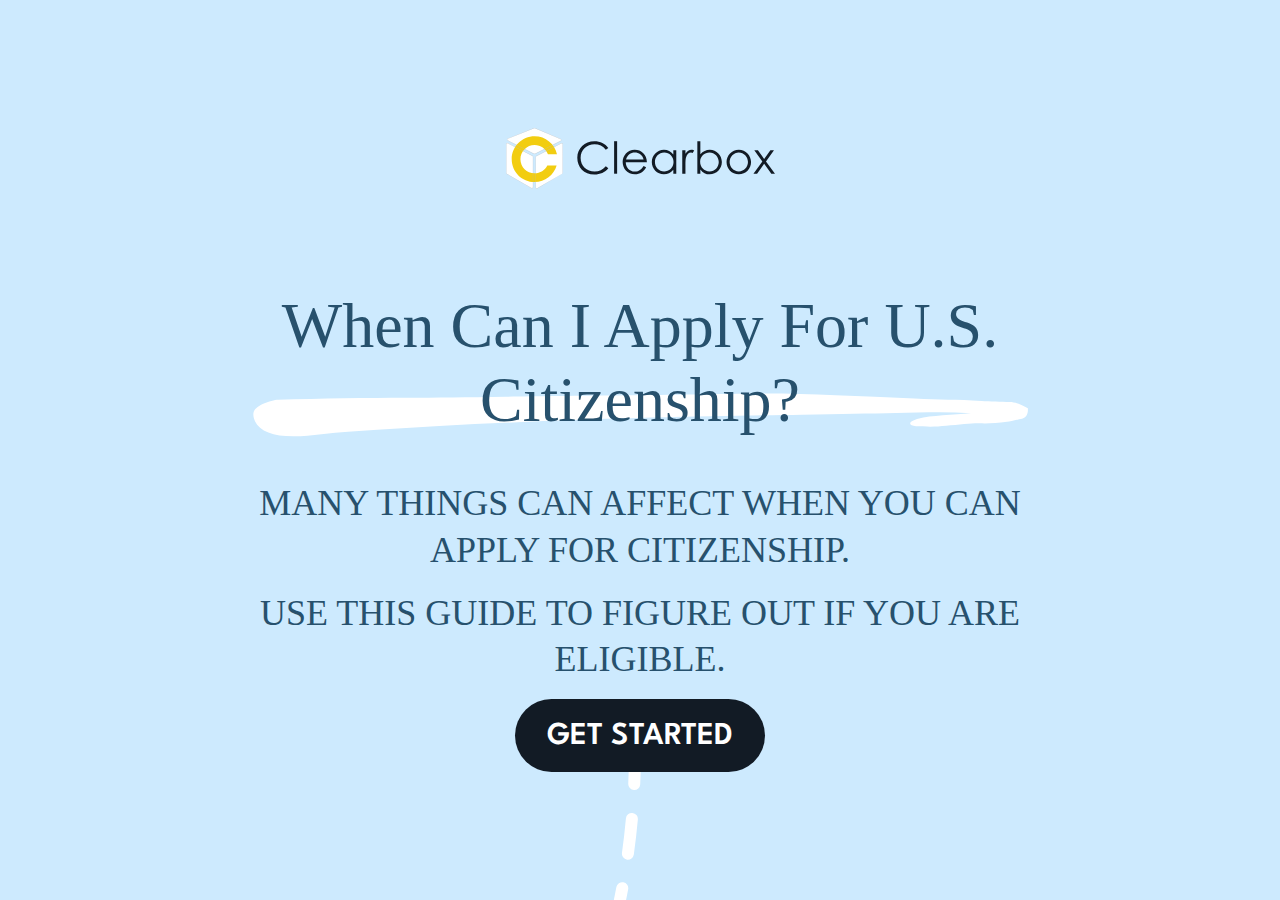
==== when-can-i-apply/map.html @ 45f220ee "changing the name of the html file to avoid accidental path issues" ====
<!DOCTYPE html>
<html lang="en">
    <head>
        <meta charset="UTF-8">
        <meta name="viewport" content="width=device-width, initial-scale=1.0">
        <title>When Can I Apply For U.S. Citizenship? - Clearbox Legal</title>

        <link rel="apple-touch-icon" sizes="180x180" href="/apple-touch-icon.png">
        <link rel="icon" type="image/png" sizes="32x32" href="/favicon-32x32.png">
        <link rel="icon" type="image/png" sizes="16x16" href="/favicon-16x16.png">
        <link rel="manifest" href="/site.webmanifest">
        <link rel="mask-icon" href="/safari-pinned-tab.svg" color="#5bbad5">
        <meta name="msapplication-TileColor" content="#da532c">
        <meta name="theme-color" content="#ffffff">

        <link rel="preconnect" href="https://fonts.googleapis.com">
        <link rel="preconnect" href="https://fonts.gstatic.com" crossorigin>
        <link href="https://fonts.googleapis.com/css2?family=Just+Another+Hand&family=League+Spartan:wght@100..900&display=swap" rel="stylesheet">

        <link rel="stylesheet" href="styles.css">

        <script defer data-domain="clearboxlegal.com" src="https://plausible.io/js/script.js"></script>
    </head>
    <body class="">
        <div id="restart">
            <a href="#start" class="button secondary">Start Over</a>
        </div>
        <div id="wrapper">
            <div id="canvas" style="--canvas-top: 0; --canvas-left: 0;" data-current-step="start">
                <div id="start" class="card">
                    <div class="logo">
                        <img src="images/clearbox-logo.svg" alt="Clearbox Legal">
                    </div>
                    <h1><em>When Can I Apply For U.S. Citizenship?</em></h1>
                    <p>Many things can affect when you can apply for citizenship.</p>
                    <p>Use this guide to figure out if you are eligible.</p>
                    <a href="#marriage" class="button large">Get Started</a>
                </div>
                
                <div class="connector" style="--connector-margin-bottom: -7rem;">
                    <picture>
                        <source srcset="images/connector-marriage-desktop.svg" media="(min-width: 775px)">
                        <img src="images/connector-marriage-mobile.svg" alt="connector">
                    </picture>
                </div>
                
                <div id="marriage" class="card">
                    <h2 data-counter="1" style="--counter-circle-top: -0.5rem;">Are you married to a U.S. citizen?</h2>
                    <img class="card-image"src="images/wedding-rings.svg" alt="wedding ring">
                    <div class="boolean-group" style="--first-child-top: 0; --second-child-top: -0.5rem;">
                        <a href="#marriage-info" class="button boolean" data-provision="marriage">Yes</a>
                        <a href="#marriage-info" class="button boolean" data-provision="general">No</a>
                    </div>
                </div>

                <div class="connector">
                    <picture>
                        <source srcset="images/connector-marriage-info-desktop.svg" media="(min-width: 775px)">
                        <img src="images/connector-marriage-info-mobile.svg" alt="connector">
                    </picture>
                </div>

                <div id="marriage-info"class="card">
                    <div class="slanted">
                        <p>If you are married to a U.S. Citizen, it shortens<br class="desktop-only"/> the time you need to have a green Card.</p>
                        <a href="#green-card" class="button secondary">Continue</a>
                    </div>
                </div>

                <div class="connector" style="--connector-margin-top: 0;">
                    <picture>
                        <source srcset="images/connector-green-card-desktop.svg" media="(min-width: 775px)">
                        <img src="images/connector-green-card-mobile.svg" alt="connector">
                    </picture>
                </div>

                <div id="green-card" class="card">
                    <h2 data-counter="2" style="--counter-circle-top: -1.5rem; --counter-circle-left: -1.8rem;">Do you have a green card?</h2>
                    <img class="card-image" src="images/green-card-1.svg" alt="green card">
                    <div class="boolean-group" style="--second-child-top: -0.5rem;"">
                        <a href="#resident-date" class="button boolean">Yes</a>
                        <a href="#green-card-ineligible" class="button boolean">No</a>
                    </div>
                    <picture class="ineligible-connector">
                        <source srcset="images/connector-greencard-ineligible.svg" media="(min-width: 775px)">
                        <img src="images/connector-ineligible-mobile.svg" alt="connector">
                    </picture>
                </div>

                <div id="green-card-ineligible" class="card endpoint-ineligible">
                    <img class="card-image" src="images/ineligible-x.svg" alt="">
                    <h2>You should wait to apply.</h2>
                    <div class="endpoint-content">
                        <p>You need to have a green card for <em>at least <span class="time-period">5</span> years</em> before you can apply for U.S. citizenship.</p>
                        <a href="#start" class="button secondary">Start Over</a>
                    </div>
                </div>

                <div class="connector">
                    <picture>
                        <source srcset="images/connector-resident-date-desktop.svg" media="(min-width: 775px)">
                        <img src="images/connector-resident-date-mobile.svg" alt="connector">
                    </picture>
                </div>

                <div id="resident-date" class="card">
                    <h2 data-counter="3" style="--counter-circle-top: -0.75rem; --counter-circle-left: -1.75rem;">What is the <em>"Resident Since"</em> date on your green card?</h2>
                    
                    <img class="card-image" src="images/green-card-2.svg" alt="green card">
                    <div id="resident-since-input">
                        <div class="form-item">
                            <label for="resident-since-date">Resident Since Date</label>
                            <input type="date" id="resident-since-date">
                        </div>
                        <a href="#resident-since-info" class="button disabled">Continue</a>
                    </div>
                </div>

                <div class="connector">
                    <picture>
                        <source srcset="images/connector-resident-since-desktop.svg" media="(min-width: 775px)">
                        <img src="images/connector-resident-since-info-mobile.svg" alt="connector">
                    </picture>
                </div>

                <div id="resident-since-info" class="card">
                    <h2 id="resident-since-header">The date you entered is <span id="resident-since-date-display">0.0</span> years ago&hellip;</h2>
                    <div>
                        <p>You need to have a green card for <em>at least <span class="time-period">5</span> years</em> before you can apply.</p>
                        <div id="resident-since-button-container">
                            <a href="#consider-travel" class="button eligible">Continue</a>
                            <a href="#resident-since-ineligible" class="button ineligible">Continue</a>
                        </div>
                    </div>
                    <picture class="ineligible-connector">
                        <source srcset="images/connector-resident-since-ineligible.svg" media="(min-width: 775px)">
                        <img src="images/connector-ineligible-mobile.svg" alt="connector">
                    </picture>
                </div>

                <div id="resident-since-ineligible" class="card endpoint-ineligible">
                    <img class="card-image" src="images/ineligible-x.svg" alt="">
                    <h2>You should wait to apply.</h2>
                    <div class="endpoint-content">
                        <p>You will become eligible to apply for U.S. citizenship on <span id="eligiblity-date"></span>.</p>
                        <a href="#start" class="button secondary">Start Over</a>
                    </div>
                </div>

                <div class="connector">
                    <picture>
                        <source srcset="images/connector-consider-travel-desktop.svg" media="(min-width: 775px)">
                        <img src="images/connector-consider-travel-mobile.svg" alt="connector">
                    </picture>
                </div>

                <div id="consider-travel" class="card">
                    <div class="slanted">
                        <p>Next, think about the trips you've taken outside the U.S. in the last <span class="time-period"></span> years</p>
                        <a href="#physical-presence" class="button secondary">Continue</a>
                    </div>
                </div>

                <div class="connector" style="--connector-margin-bottom: -6rem;">
                    <picture>
                        <source srcset="images/connector-physical-presence-desktop.svg" media="(min-width: 775px)">
                        <img src="images/connector-physical-presence-mobile.svg" alt="connector">
                    </picture>
                </div>

                <div id="physical-presence" class="card">
                    <h2 data-counter="4" style="--counter-circle-top: -1.25rem; --counter-circle-left: -0.75rem;">Add <em>all the days</em> you have been<br class="desktop-only"/> outside of the U.S. in the last <span class="time-period">5</span> years. <br/>Is it more than <span id="physical-presence-days">913</span> days?</h2>
                    <img class="card-image" src="images/world-plane.svg" alt="world plane">
                    <div class="boolean-group">
                        <a href="#continuous-residence" class="button boolean">No</a>
                        <a href="#physical-presence-ineligible" class="button boolean">Yes</a>
                    </div>
                    <picture class="ineligible-connector">
                        <source srcset="images/connector-physical-presence-ineligible.svg" media="(min-width: 775px)">
                        <img src="images/connector-ineligible-mobile.svg" alt="connector">
                    </picture>
                </div>
                <div id="physical-presence-ineligible" class="card endpoint-ineligible">
                    <img class="card-image" src="images/ineligible-x.svg" alt="">
                    <h2>You should probably wait to apply.</h2>
                    <div class="endpoint-content">
                        <p>When you apply, you will need to have been present in the U.S. for at least half of the previous <span class="time-period">5</span> years.</p>
                        <a href="#start" class="button secondary">Start Over</a>
                    </div>
                </div>

                <div class="connector" style="--connector-margin-top: -4rem;">
                    <picture>
                        <source srcset="images/connector-continuous-residence-desktop.svg" media="(min-width: 775px)">
                        <img src="images/connector-continuous-residence-mobile.svg" alt="connector">
                    </picture>
                </div>

                <div id="continuous-residence" class="card">
                    <h2 data-counter="5" style="--counter-circle-top: -1rem; --counter-circle-left: -0.25rem;">In the last <span class="time-period">5</span> years, has <em>any single trip</em><br class="desktop-only"/> outside the U.S. been longer than 6 months?</h2>
                    <div class="boolean-group">
                        <a href="#endpoint-success" class="button boolean">No</a>
                        <a href="#continuous-residence-ineligible" class="button boolean">Yes</a>
                    </div>
                    <picture class="ineligible-connector">
                        <source srcset="images/connector-continuous-residence-ineligible.svg" media="(min-width: 775px)">
                        <img src="images/connector-ineligible-mobile.svg" alt="connector">
                    </picture>
                </div>
                <div id="continuous-residence-ineligible" class="card endpoint-ineligible">
                    <img class="card-image" src="images/ineligible-x.svg" alt="">
                    <h2>You should probably wait to apply.</h2>
                    <div class="endpoint-content">
                        <p>Trips longer than 6 months can cause problems when you apply for U.S. citizenship.</p>
                        <a href="#start" class="button">Start Over</a>
                    </div>
                </div>

                <div class="connector">
                    <picture>
                        <source srcset="images/connector-endpoint-success-desktop.svg" media="(min-width: 775px)">
                        <img src="images/connector-endpoint-success-mobile.svg" alt="connector">
                    </picture>
                </div>

                <div id="endpoint-success" class="card endpoint">
                    <img class="card-image" src="images/success-check.svg" alt="success check">
                    <div class="endpoint-content">
                        <h2>Good news!<br/>You can apply for U.S. citizenship!</h2>
                        <p>When you're ready, we'd love to help you with your application!</p>
                        <p><a href="https://www.clearboxlegal.com" class="button">Learn About Clearbox</a></p>
                        <p><a href="#start" class="button secondary">Start Over</a></p>
                    </div>
                </div>
            </div>
        </div>
        <script src="script.js"></script>
    </body>
</html>
---- when-can-i-apply/styles.css ----
:root {
  --color-background: #CDEAFE;
  --color-text-primary: #27516D;
  --color-outline: #000;
  --color-outline-connector: #ff0000;
  --color-button-background: #121B25;
  --color-button-background-secondary: #E1F2FE;
  --color-button-text: #FFF;
  --color-button-text-secondary: #121B25;
  --color-input-border: #CCCCCC;
  --color-form-item-border: #009F10;
  --white: #fff;
  --medium-grey: #B0B0B0;
  --mirage: #121B25;
  --color-resident-since-date-display: #009F10;
  --card-width: 775px;
  --color-ineligible-text: #FF1A1A;
  --ineligible-offset: 1000px;
  --connector-height: 1000px;
}

/* .league-spartan-<uniquifier> {
  font-family: "League Spartan", sans-serif;
  font-optical-sizing: auto;
  font-weight: <weight>;
  font-style: normal;
} */

HTML {
    scroll-behavior: smooth;
    scroll-padding-top: 10rem;
    height: 100%;
}

BODY {
    font-family: "Just Another Hand", cursive;
    font-weight: 400;
    font-style: normal;
    overflow: hidden;
    margin: 0;
    padding: 0;
    background-color: var(--color-background);
    color: var(--color-text-primary);
    position: relative;
}

DIV#wrapper {
    width: 100dvw;
    height: 100dvh;
    position: relative;
    overflow: hidden;
}

DIV#canvas {
    padding: 20px;
    position: absolute;
    top: var(--canvas-top, 0);
    left: var(--canvas-left, 0);
}

BODY.ready DIV#canvas {
    transition: top 1.5s, left 1.5s;
}

DIV#restart {
    display: none;
    position: absolute;
    top: 1rem;
    right: 1rem;
    z-index: 1000;
}

BODY.in-progress DIV#restart {
    display: block;
}

.card {
    width: var(--card-width);
    box-sizing: border-box;
    /* outline: 1px dotted var(--color-outline); */
    position: relative;
    z-index: 2;
}

.card picture.ineligible-connector {
    position: absolute;
    left: calc(var(--card-width));
    z-index: -1;
    /* outline: 1px dotted var(--color-outline-connector); */
}

.card picture.ineligible-connector img {
    width: auto;
    max-width: none;
    height: auto;
    max-height: none;
}

.card.endpoint-ineligible {
    position: absolute;
    left: calc(var(--card-width) + var(--ineligible-offset, 1000px));
    /* outline: 1px dotted var(--color-outline-connector); */
}

.connector {
    grid-column: 1;
    --connector-margin-top: -2rem;
    --connector-margin-bottom: -2rem;
    width: var(--card-width);
    box-sizing: border-box;
    height: var(--connector-height, 1000px);
    /* outline: 1px dotted var(--color-outline-connector); */
    position: relative;
    z-index: 1;
    min-height: 200px;
    margin-top: var(--connector-margin-top);
    margin-bottom: var(--connector-margin-bottom);
}

.connector img, .connector svg {
    height: 100%;
    width: 100%;
}

h1, h2 {
    margin-top: 0;
    font-weight: 400;
}

H1 em {
    font-style: normal;
    background-size: 100%;
    background-position: center bottom;
    background-repeat: no-repeat;
}

H2 {
    letter-spacing: 0.02em;
    rotate: -3deg;
}

SPAN#resident-since-date-display {
    font-size: 6rem;
    display: block;
    margin: 1rem auto -1rem;
    color: var(--color-resident-since-date-display);
}

p {
    text-transform: uppercase;
    line-height: 130%;
    margin: 0 0 1rem 0;
}

p em, h2 em {
    font-style: normal;
    text-decoration: underline;
    text-decoration-color: var(--white);
    text-decoration-thickness: 0.4rem;
}

.slanted {
    --slanted-paragraph-rotate: 6deg;
    rotate: var(--slanted-paragraph-rotate);
}

.button {
    font-family: "League Spartan", sans-serif;
    font-optical-sizing: auto;
    font-weight: 600;
    text-transform: uppercase;

    display: inline-flex;
    justify-content: center;
    align-items: center;
    gap: 0.625rem;
    background: var(--color-button-background);
    color: var(--color-button-text);
    text-decoration: none;
    border-radius: 3rem;
    box-shadow: 0 0 0 0 var(--white);
    box-sizing: border-box;
    transition: box-shadow 0.4s ease-out;
}

.button:hover {
    box-shadow: 0 0 0 8px var(--white);
}

.button.boolean {
    box-sizing: border-box;
    display: inline-block;
    border-radius: 50%;
    text-align: center;
}

.button.secondary { 
    background-color: var(--color-button-background-secondary);
    color: var(--color-button-text-secondary);
}

.button.disabled {
    opacity: 0.5;
}


LABEL {
    font-family: "League Spartan", sans-serif;
    font-optical-sizing: auto;
    font-weight: 600;
    display: block;
    margin-bottom: 0.5rem;
}

input[type="date"] {
    padding: 10px;
    border: 1px solid var(--color-input-border);
    border-radius: 5px;
    font-size: 1.5rem;
}

DIV.form-item {
    background-color: var(--white);
    border: 6px dashed var(--color-form-item-border);
    border-radius: 1rem;
    padding: 1rem;
    width: fit-content;
    margin-bottom: 2rem;
}

img {
    max-width: 100%;
    height: auto;
}

DIV.boolean-group {
    --first-child-top: 0;
    --second-child-top: 0;
    --first-child-rotate: 2deg;
    --second-child-rotate: -2deg;
    display: inline-flex;
    gap: 1.5rem;
    position: relative;
}
DIV.boolean-group > .button {
    position: relative;
}

DIV.boolean-group > .button:first-child {
    rotate: var(--first-child-rotate);
    top: var(--first-child-top);
}

DIV.boolean-group > .button:last-child {
    rotate: var(--second-child-rotate);
    top: var(--second-child-top);
}

DIV#resident-since-info picture.ineligible-connector {
    opacity: 0;
}

DIV#resident-since-info DIV#resident-since-button-container A.button.ineligible {
    display: none;
}

DIV#resident-since-info.ineligible DIV#resident-since-button-container A.button.ineligible {
    display: inline-block;
}

DIV#resident-since-info.ineligible DIV#resident-since-button-container A.button.eligible {
    display: none;
}

DIV#resident-since-info.ineligible SPAN#resident-since-date-display {
    color: var(--color-ineligible-text);
}

DIV#resident-since-info.ineligible picture.ineligible-connector {
    opacity: 1;
}

#resident-since-info.ineligible ~ DIV.connector {
    opacity: 0;
}

/* Desktop styles */
@media (min-width: 775px) { 
    :root {
        
    }

    .mobile-only {
        display: none;
    }

    DIV.logo {
        margin-bottom: 6rem;
    }

    H1 {
        font-size: 4rem;
    }

    H1 em {
        display: inline-block;
        background-image: url("images/marker-underline.svg");
        padding: 0 1rem;
    }

    H2 {
        font-size: 3rem;
    }

    H2[data-counter] {
        --counter-circle-top: 0;
        --counter-circle-left: 0;
        padding-left: 3rem;
        position: relative;
    }

    H2[data-counter]::before {
        content: attr(data-counter) ". ";
        display: block;
        position: absolute;
        text-align: right;
        width: 2rem;
        left: 0;
        z-index: 1;
    }

    H2[data-counter]::after {
        content: "";
        height: 4.75rem;
        width: 4.75rem;
        background-image: url("images/screened-circle.svg");
        background-size: 100%;
        background-position: center;
        background-repeat: no-repeat;
        display: block;
        position: absolute;
        top: var(--counter-circle-top);
        left: var(--counter-circle-left);
        z-index: -1;
    }

    p {
        font-size: 2.25rem;
    }

    .button {
        font-size: 2rem;
        padding: 1rem 2rem 0.75rem;
        line-height: 140%;
    }

    .button.boolean {
        padding: 1.125rem 0 0 0;
        height: 5.75rem;
        width: 5.75rem;
        line-height: 4rem;
    }

    .button.secondary { 
        padding: 0.5rem 1rem;
        font-size: 1.25rem;
    }

    /* Stub rules for direct children of DIV#canvas with ID elements */
    #start,
    #marriage,
    #marriage-info,
    #green-card,
    #resident-date,
    #consider-travel,
    #physical-presence,
    #continuous-residence,
    #endpoint-success,
    #endpoint-failure {
        /* Common styles for all these elements */
        /* Add your styles here */
    }

    /* Individual styles for each element if needed */
    #start {
        /* Specific styles for #start */
        text-align: center;
    }

    #marriage {
        /* Specific styles for #marriage */
        display: grid;
        grid-template-columns: 510px auto;
        grid-template-rows: min-content auto;

        H2 {
            grid-column: 1;
            margin: 4rem 0 0 3rem;
        }
        DIV.boolean-group {
            grid-column: 1;
            grid-row: 2;
            margin: 3rem 0 0 7rem;
        }
        IMG {
            grid-column: 2;
            grid-row: 1 / 3;
        }
    }

    /* LAYOUTS FOR EACH BLOCK */
    #marriage-info div.slanted {
        margin: 3rem 0 0 7rem;
    }
    
    #marriage-info div.slanted A.button {
        margin-left: 10rem;
    }

    #green-card {
        display: grid;
        grid-template-columns: 350px auto;
        grid-template-rows: min-content auto;

        H2 {
            grid-column: 2;
            margin: 0 0 0 0;
        }
        DIV.boolean-group {
            grid-column: 2;
            grid-row: 2;
            margin: 3rem 0 0 7rem;
        }
        IMG {
            grid-column: 1;
            grid-row: 1 / 3;
            justify-self: end;
            margin-right: 2rem;
        }
    }

    #green-card picture.ineligible-connector {
        position: absolute;
        left: calc(var(--card-width) - 9rem);
        top: 8rem;
    }

    #resident-date {
        /* Specific styles for #resident-date */
        display: grid;
        grid-template-columns: auto min-content;
        grid-template-rows: min-content auto;
        column-gap: 2rem;

        H2 {
            grid-column: 1;
            margin: 0.5rem 0 0 2rem;
        }

        IMG {
            grid-column: 2;
            grid-row: 1;
            width: 245px;
            max-width: 245px;
        }

        DIV#resident-since-input {
            grid-column: 1/-1;
            grid-row: 2;
            justify-self: center;
            width: fit-content;
            text-align: center;
            position: relative;
            margin-top: -2.5rem;
            right: -90px;
        }

        
    }

    #resident-since-info {
        display: grid;
        grid-template-columns: min-content auto;
        column-gap: 1rem;


        H2 {
            width: fit-content;
            text-align: center;
            position: relative;
            white-space: nowrap;
            margin-left: 6rem;
            margin-bottom: 4rem;
        }

        H2::before {
            content: "";
            height: 170px;
            width: 172px;
            background-image: url("images/hourglass.svg");
            background-size: 100%;
            background-position: center;
            background-repeat: no-repeat;
            display: block;
            position: absolute;
            top: 3rem;
            left: -7rem;
        }

        H2::after {
            content: "";
            height: 17rem;
            width: 17rem;
            background-image: url("images/screened-circle.svg");
            background-size: 100%;
            background-position: center;
            background-repeat: no-repeat;
            display: block;
            position: absolute;
            top: -3rem;
            left: -2.75rem;
            z-index: -1;
        }

        DIV {
            align-self: end;
            margin-right: -3rem;
        }

    }

    #resident-since-info div#resident-since-button-container {
        margin-left: 7rem;
    }

    #resident-since-info picture.ineligible-connector {
        position: absolute;
        left: calc(var(--card-width) - 10rem);
        top: 11rem;
    }

    #consider-travel DIV.slanted {
        margin: 2rem 8rem;
    }

    #consider-travel DIV.slanted A.button {
        margin-left: 8rem;
    }

    #physical-presence {
        /* Specific styles for #physical-presence */
        display: grid;
        grid-template-columns: auto min-content;
        grid-template-rows: min-content auto;
        column-gap: 2rem;

        H2 {
            grid-column: 1;
            margin: 4rem 0 0 2rem;
        }

        IMG {
            width: 14rem;
            min-width: 14rem;
            grid-column: 2;
        }

        DIV.boolean-group {
            grid-column: 1 / span 2;
            grid-row: 2;
            justify-self: center;
            position: relative;
            top: -1rem;
            left: 4rem;
        }
    }

    #physical-presence picture.ineligible-connector {
        position: absolute;
        left: calc(var(--card-width) - 15rem);
        top: 15rem;
    }
    #physical-presence picture.ineligible-connector img {
        width: auto;
        max-width: none;
        height: auto;
        max-height: none;
    }

    #continuous-residence {
        /* Specific styles for #continuous-residence */
        display: grid; 
        grid-template-rows: min-content auto; 
        justify-items: center;

        H2 {
            margin: 0 6rem 2rem;
        }

        DIV.boolean-group {
            left: 4rem;
        }
    }

    #continuous-residence picture.ineligible-connector {
        position: absolute;
        left: calc(var(--card-width) - 15rem);
        top: 2rem;
    }

    #endpoint-success {
        /* Specific styles for #endpoint-success */
        display: grid;
        grid-template-columns: min-content auto;
        column-gap: 1rem;
        text-align: left;
        gap: 2rem;
        padding-left: 5rem;

        H2 {
            grid-column: 2;
        }

        IMG {
            grid-column: 1;
            grid-row: 1;
            width: 189px;
            max-width: 189px;
        }
    }

    .endpoint-ineligible {
        /* Specific styles for #endpoint-failure */
        display: grid;
        grid-template-columns: auto min-content;
        grid-template-rows: min-content auto;
        column-gap: 1rem;
        text-align: left;
        gap: 2rem;

        H2 {
            grid-column: 1;
            text-align: right;
            margin-top: 6rem;
        }

        IMG {
            grid-column: 2;
            grid-row: 1;
            width: 189px;
            max-width: 189px;
        }

        DIV.endpoint-content {
            grid-column: 1 / -1;
            grid-row: 2;
            text-align: center;
            margin-left: 18rem;
            text-align: left;
        }
    }
}

/* Mobile styles */
@media (max-width: 775px) { 
    :root {
        --card-width: 90dvw;
        --ineligible-offset: 1000px;
        --connector-height: 1000px;
    }

    .desktop-only {
        display: none;
    }

    DIV.card {
        /* outline: 1px dotted var(--color-outline); */
        text-align: center;
    }

    DIV.card IMG.card-image {
        max-height: 10rem;
        display: block;
        margin: -1rem auto 2rem;
    }

    DIV.card PICTURE.ineligible-connector {
        left: calc(var(--card-width)/2 + 4rem);
    }

    DIV.logo {
        margin-bottom: 3rem;
    }

    H1 {
        font-size: 3.75rem;
        line-height: 130%;
    }

    H1 em {
        text-decoration: underline;
        text-decoration-color: var(--white);
    }

    H2 {
        font-size: 3rem;
    }

    H2[data-counter] {
        --counter-circle-top: 0;
        --counter-circle-left: 0;
        position: relative;
    }

    H2[data-counter]::before {
        content: attr(data-counter) ". ";
        display: block;
        text-align: center;
        width: 3.5rem;
        height: 3.5rem;
        border-radius: 50%;
        left: 0;
        z-index: 1;
        font-size: 3rem;
        margin: 0 auto 1rem;
        background-color: var(--color-button-background-secondary);
    }

    p {
        font-size: 1.75rem;
    }

    .button {
        font-size: 1.5rem;
        padding: 0.75rem 1.5rem 0.5rem;
        line-height: 140%;
    }

    .button.boolean {
        padding: 1.125rem 0 0 0;
        height: 4rem;
        width: 4rem;
        line-height: 2rem;
    }

    .button.secondary { 
        padding: 0.5rem 1rem;
        font-size: 1.25rem;
    }
    DIV#resident-since-input {
        position: relative;
        z-index: 1;
    }
    DIV#resident-since-input DIV.form-item { 
        margin: -2rem auto 2rem;
    }

    DIV#resident-since-info H2 {
        position: relative;
        z-index: 0;
    }

    DIV#resident-since-info H2::after {
        content: "";
        height: 17rem;
        width: 17rem;
        background-image: url("images/screened-circle.svg");
        background-size: 100%;
        background-position: center;
        background-repeat: no-repeat;
        display: block;
        position: absolute;
        top: -3rem;
        left: 2.25rem;
        z-index: -1;
    }

    DIV#resident-since-info P {
        position: relative;
        z-index: 1;
    }

    DIV#resident-since-info PICTURE.ineligible-connector {
        margin-top: -3.5rem;
    }
}
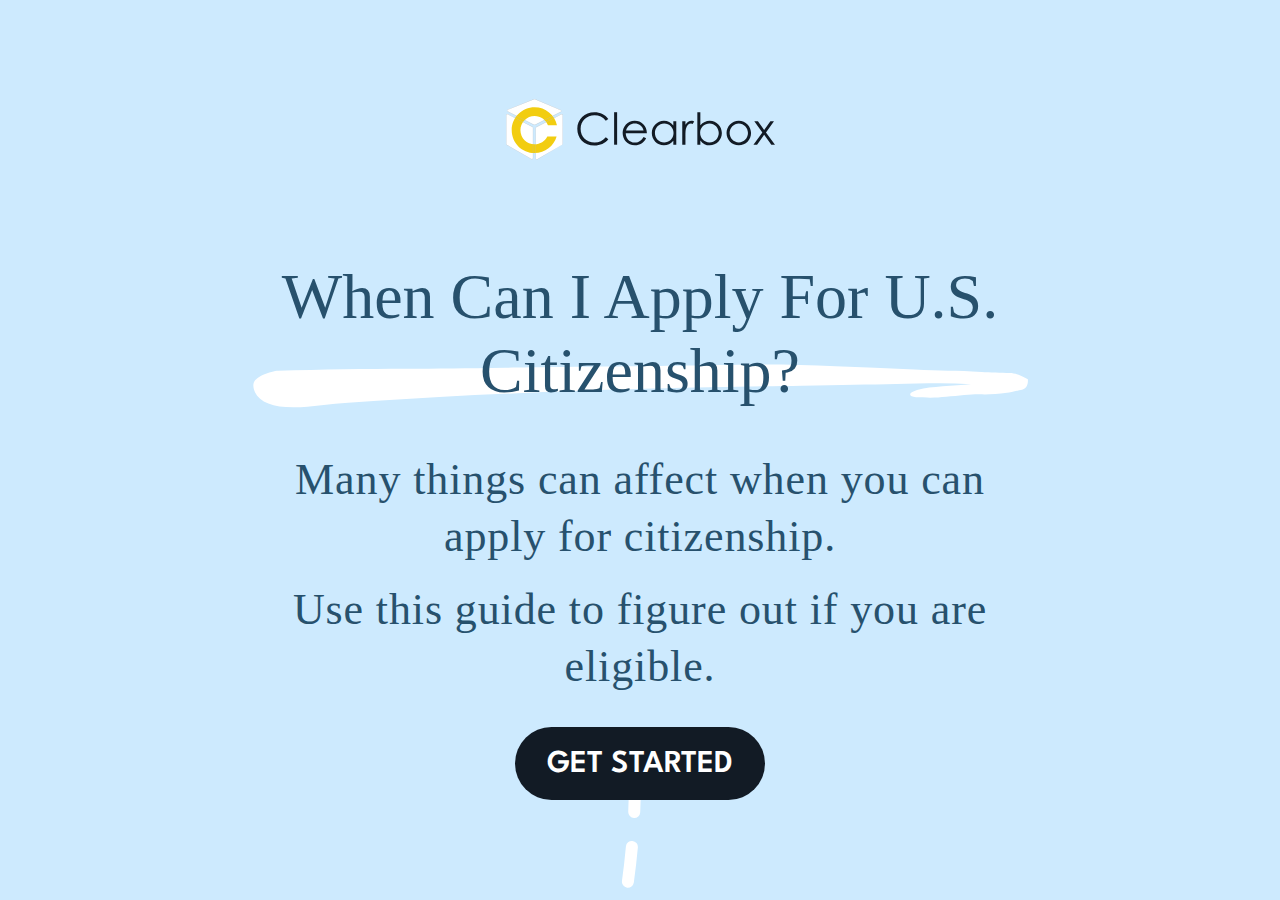
==== commit ab87559c: "a bunch of reworking the guide in response to feedback" ====
--- a/when-can-i-apply/map.html
+++ b/when-can-i-apply/map.html
@@ -12,6 +12,26 @@
         <link rel="mask-icon" href="/safari-pinned-tab.svg" color="#5bbad5">
         <meta name="msapplication-TileColor" content="#da532c">
         <meta name="theme-color" content="#ffffff">
+
+
+        <meta name="robots" content="follow, index, max-snippet:-1, max-video-preview:-1, max-image-preview:large"></meta>
+        <meta name="description" content="Use this guide to figure out if you are eligible."></meta>
+        <meta name="twitter:card" content="summary_large_image"></meta>
+        <meta name="twitter:title" content="When can I apply for U.S. citizenship?"></meta>
+        <meta name="twitter:description" content="Use this guide to figure out if you are eligible."></meta>
+        <meta name="twitter:image" content="https://www.clearboxlegal.com/tools/when-can-i-apply/images/social-post.png"></meta>
+        <meta property="og:locale" content="en"></meta>
+        <meta property="og:type" content="website"></meta>
+        <meta property="og:title" content="When can I apply for U.S. citizenship?"></meta>
+        <meta property="og:description" content="Use this guide to figure out if you are eligible."></meta>
+        <meta property="og:url" content="https://clearboxlegal.com/"></meta>
+        <meta property="og:site_name" content="Clearbox"></meta>
+        <meta property="og:image" content="https://www.clearboxlegal.com/tools/when-can-i-apply/images/social-post.png"></meta>
+        <meta property="og:image:secure_url" content="https://www.clearboxlegal.com/tools/when-can-i-apply/images/social-post.png"></meta>
+        <meta property="og:image:width" content="1200"></meta>
+        <meta property="og:image:height" content="627"></meta>
+        <meta property="og:image:alt" content="When can I apply for U.S. citizenship?"></meta>
+        <meta property="og:image:type" content="image/png"></meta>
 
         <link rel="preconnect" href="https://fonts.googleapis.com">
         <link rel="preconnect" href="https://fonts.gstatic.com" crossorigin>
@@ -62,7 +82,7 @@
 
                 <div id="marriage-info"class="card">
                     <div class="slanted">
-                        <p>If you are married to a U.S. Citizen, it shortens<br class="desktop-only"/> the time you need to have a green Card.</p>
+                        <p class="centered">If you are married to a U.S. Citizen, it shortens<br class="desktop-only"/> the time you need to have a green card&hellip;</p>
                         <a href="#green-card" class="button secondary">Continue</a>
                     </div>
                 </div>
@@ -88,7 +108,7 @@
                 </div>
 
                 <div id="green-card-ineligible" class="card endpoint-ineligible">
-                    <img class="card-image" src="images/ineligible-x.svg" alt="">
+                    <img class="card-image" src="images/halt-icon.svg" alt="">
                     <h2>You should wait to apply.</h2>
                     <div class="endpoint-content">
                         <p>You need to have a green card for <em>at least <span class="time-period">5</span> years</em> before you can apply for U.S. citizenship.</p>
@@ -126,7 +146,9 @@
                 <div id="resident-since-info" class="card">
                     <h2 id="resident-since-header">The date you entered is <span id="resident-since-date-display">0.0</span> years ago&hellip;</h2>
                     <div>
-                        <p>You need to have a green card for <em>at least <span class="time-period">5</span> years</em> before you can apply.</p>
+                        <p>To be eligible for citizenship, you need to have a green card for <em>at least <span class="time-period">5</span> years</em>.</p>
+                        <!-- <p>You need to have a green card for <em>at least <span class="time-period">5</span> years</em> before you are eligible.</p> -->
+                        <p class="fine-print show-for-early-filing-period">(but you are <em>allowed to file</em> within 90 days of your eligibility date.)</p>
                         <div id="resident-since-button-container">
                             <a href="#consider-travel" class="button eligible">Continue</a>
                             <a href="#resident-since-ineligible" class="button ineligible">Continue</a>
@@ -139,7 +161,7 @@
                 </div>
 
                 <div id="resident-since-ineligible" class="card endpoint-ineligible">
-                    <img class="card-image" src="images/ineligible-x.svg" alt="">
+                    <img class="card-image" src="images/halt-icon.svg" alt="">
                     <h2>You should wait to apply.</h2>
                     <div class="endpoint-content">
                         <p>You will become eligible to apply for U.S. citizenship on <span id="eligiblity-date"></span>.</p>
@@ -156,7 +178,10 @@
 
                 <div id="consider-travel" class="card">
                     <div class="slanted">
-                        <p>Next, think about the trips you've taken outside the U.S. in the last <span class="time-period"></span> years</p>
+                        <p>Next, think about the trips you've taken outside the U.S. 
+                            <span class="hide-for-early-filing-period">in the last <span class="time-period"></span> years&hellip;</span>
+                            <span class="show-for-early-filing-period">since <span class="resident-since-date-formatted"></span>&hellip;</span></p>
+                        </p>
                         <a href="#physical-presence" class="button secondary">Continue</a>
                     </div>
                 </div>
@@ -169,7 +194,10 @@
                 </div>
 
                 <div id="physical-presence" class="card">
-                    <h2 data-counter="4" style="--counter-circle-top: -1.25rem; --counter-circle-left: -0.75rem;">Add <em>all the days</em> you have been<br class="desktop-only"/> outside of the U.S. in the last <span class="time-period">5</span> years. <br/>Is it more than <span id="physical-presence-days">913</span> days?</h2>
+                    <h2 data-counter="4" style="--counter-circle-top: -1.25rem; --counter-circle-left: -0.75rem;">Add <em>all the days</em> you've been<br class="desktop-only"/> outside of the U.S. 
+                        <span class="hide-for-early-filing-period">in the last <span class="time-period">5</span> years.</span> 
+                        <span class="show-for-early-filing-period">since <span class="resident-since-date-formatted"></span>.</span>
+                        <br/>Is it <em>more</em> than <span id="physical-presence-days">913</span> days?</h2>
                     <img class="card-image" src="images/world-plane.svg" alt="world plane">
                     <div class="boolean-group">
                         <a href="#continuous-residence" class="button boolean">No</a>
@@ -181,7 +209,7 @@
                     </picture>
                 </div>
                 <div id="physical-presence-ineligible" class="card endpoint-ineligible">
-                    <img class="card-image" src="images/ineligible-x.svg" alt="">
+                    <img class="card-image" src="images/halt-icon.svg" alt="">
                     <h2>You should probably wait to apply.</h2>
                     <div class="endpoint-content">
                         <p>When you apply, you will need to have been present in the U.S. for at least half of the previous <span class="time-period">5</span> years.</p>
@@ -197,7 +225,10 @@
                 </div>
 
                 <div id="continuous-residence" class="card">
-                    <h2 data-counter="5" style="--counter-circle-top: -1rem; --counter-circle-left: -0.25rem;">In the last <span class="time-period">5</span> years, has <em>any single trip</em><br class="desktop-only"/> outside the U.S. been longer than 6 months?</h2>
+                    <h2 data-counter="5" style="--counter-circle-top: -1rem; --counter-circle-left: -0.25rem;">
+                        <span class="hide-for-early-filing-period">In the last <span class="time-period">5</span> years,</span> 
+                        <span class="show-for-early-filing-period">Since <span class="resident-since-date-formatted"></span>,</span>
+                        has <em>any single trip</em><br class="desktop-only"/> outside the U.S. been longer than 6 months?</h2>
                     <div class="boolean-group">
                         <a href="#endpoint-success" class="button boolean">No</a>
                         <a href="#continuous-residence-ineligible" class="button boolean">Yes</a>
@@ -208,7 +239,7 @@
                     </picture>
                 </div>
                 <div id="continuous-residence-ineligible" class="card endpoint-ineligible">
-                    <img class="card-image" src="images/ineligible-x.svg" alt="">
+                    <img class="card-image" src="images/halt-icon.svg" alt="">
                     <h2>You should probably wait to apply.</h2>
                     <div class="endpoint-content">
                         <p>Trips longer than 6 months can cause problems when you apply for U.S. citizenship.</p>
--- a/when-can-i-apply/styles.css
+++ b/when-can-i-apply/styles.css
@@ -137,19 +137,21 @@
 H2 {
     letter-spacing: 0.02em;
     rotate: -3deg;
+    line-height: 111%;
 }
 
 SPAN#resident-since-date-display {
     font-size: 6rem;
     display: block;
-    margin: 1rem auto -1rem;
+    margin: 1.5rem auto -1rem;
     color: var(--color-resident-since-date-display);
 }
 
 p {
-    text-transform: uppercase;
+    /* text-transform: uppercase; */
     line-height: 130%;
     margin: 0 0 1rem 0;
+    letter-spacing: 0.02em;
 }
 
 p em, h2 em {
@@ -282,6 +284,22 @@
 
 #resident-since-info.ineligible ~ DIV.connector {
     opacity: 0;
+}
+
+#canvas .show-for-early-filing-period {
+    display: none;
+}
+
+#canvas.within-early-filing-period .show-for-early-filing-period {
+    display: unset;
+}
+
+#canvas.within-early-filing-period .hide-for-early-filing-period {
+    display: none;
+}
+
+.resident-since-date-formatted {
+    text-wrap: nowrap;
 }
 
 /* Desktop styles */
@@ -345,6 +363,10 @@
     }
 
     p {
+        font-size: 2.75rem;
+    }
+
+    p.fine-print {
         font-size: 2.25rem;
     }
 
@@ -387,6 +409,14 @@
         text-align: center;
     }
 
+    #start P + A.button {
+        margin-top: 1rem;
+    }
+
+    .centered {
+        text-align: center;
+    }
+
     #marriage {
         /* Specific styles for #marriage */
         display: grid;
@@ -410,11 +440,12 @@
 
     /* LAYOUTS FOR EACH BLOCK */
     #marriage-info div.slanted {
-        margin: 3rem 0 0 7rem;
+        margin: 3rem 0 0 0;
+        text-align: center;
     }
     
     #marriage-info div.slanted A.button {
-        margin-left: 10rem;
+        margin-right: 6rem;
     }
 
     #green-card {
@@ -536,15 +567,16 @@
     #resident-since-info picture.ineligible-connector {
         position: absolute;
         left: calc(var(--card-width) - 10rem);
-        top: 11rem;
+        bottom: -18rem;
     }
 
     #consider-travel DIV.slanted {
-        margin: 2rem 8rem;
+        margin: 2rem 10rem;
+        text-align: center;
     }
 
     #consider-travel DIV.slanted A.button {
-        margin-left: 8rem;
+        margin-right: 7rem;
     }
 
     #physical-presence {
@@ -578,7 +610,7 @@
     #physical-presence picture.ineligible-connector {
         position: absolute;
         left: calc(var(--card-width) - 15rem);
-        top: 15rem;
+        bottom: -16rem;
     }
     #physical-presence picture.ineligible-connector img {
         width: auto;
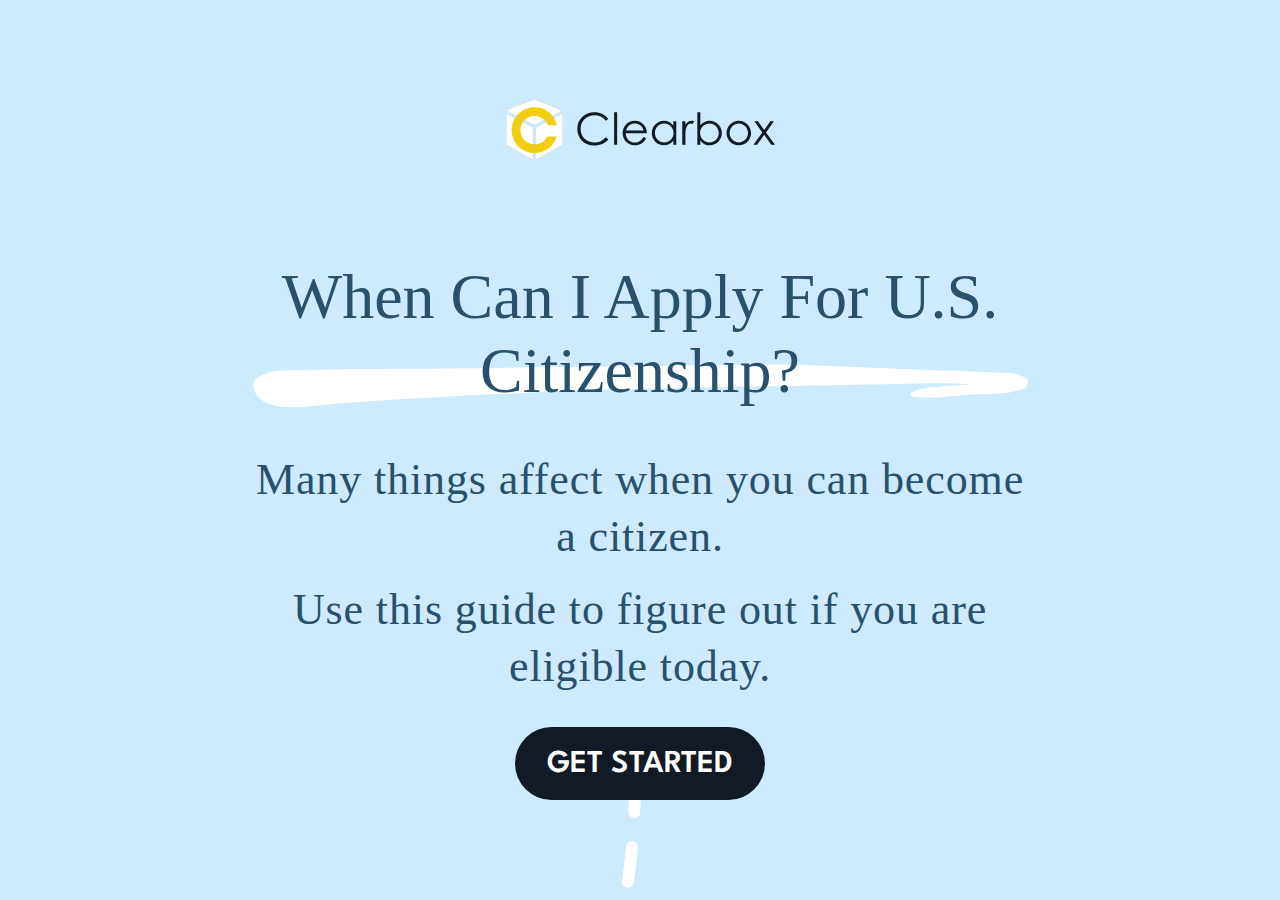
==== commit 14118cfb: "adding lead capture form" ====
--- a/when-can-i-apply/map.html
+++ b/when-can-i-apply/map.html
@@ -40,6 +40,22 @@
         <link rel="stylesheet" href="styles.css">
 
         <script defer data-domain="clearboxlegal.com" src="https://plausible.io/js/script.js"></script>
+
+        <script>
+            (function (s, e, n, d, er) {
+              s['Sender'] = er;
+              s[er] = s[er] || function () {
+                (s[er].q = s[er].q || []).push(arguments)
+              }, s[er].l = 1 * new Date();
+              var a = e.createElement(n),
+                  m = e.getElementsByTagName(n)[0];
+              a.async = 1;
+              a.src = d;
+              m.parentNode.insertBefore(a, m)
+            })(window, document, 'script', 'https://cdn.sender.net/accounts_resources/universal.js', 'sender');
+            sender('8ebd1ca95b3027')
+          </script>
+
     </head>
     <body class="">
         <div id="restart">
@@ -52,8 +68,8 @@
                         <img src="images/clearbox-logo.svg" alt="Clearbox Legal">
                     </div>
                     <h1><em>When Can I Apply For U.S. Citizenship?</em></h1>
-                    <p>Many things can affect when you can apply for citizenship.</p>
-                    <p>Use this guide to figure out if you are eligible.</p>
+                    <p>Many things affect when you can become a citizen.</p>
+                    <p>Use this guide to figure out if you are eligible today.</p>
                     <a href="#marriage" class="button large">Get Started</a>
                 </div>
                 
@@ -111,8 +127,8 @@
                     <img class="card-image" src="images/halt-icon.svg" alt="">
                     <h2>You should wait to apply.</h2>
                     <div class="endpoint-content">
-                        <p>You need to have a green card for <em>at least <span class="time-period">5</span> years</em> before you can apply for U.S. citizenship.</p>
-                        <a href="#start" class="button secondary">Start Over</a>
+                        <p>You must have a green card for <em>at least <span class="time-period">5</span> years</em> before you can apply for U.S. citizenship.</p>
+                        <a href="#start" class="button secondary cta-trigger">Get More Tips About Citizenship</a>
                     </div>
                 </div>
 
@@ -148,7 +164,7 @@
                     <div>
                         <p>To be eligible for citizenship, you need to have a green card for <em>at least <span class="time-period">5</span> years</em>.</p>
                         <!-- <p>You need to have a green card for <em>at least <span class="time-period">5</span> years</em> before you are eligible.</p> -->
-                        <p class="fine-print show-for-early-filing-period">(but you are <em>allowed to file</em> within 90 days of your eligibility date.)</p>
+                        <p class="fine-print show-for-early-filing-period">(but you are <em>allowed to file</em> up to 90 days before your eligibility date.)</p>
                         <div id="resident-since-button-container">
                             <a href="#consider-travel" class="button eligible">Continue</a>
                             <a href="#resident-since-ineligible" class="button ineligible">Continue</a>
@@ -165,7 +181,7 @@
                     <h2>You should wait to apply.</h2>
                     <div class="endpoint-content">
                         <p>You will become eligible to apply for U.S. citizenship on <span id="eligiblity-date"></span>.</p>
-                        <a href="#start" class="button secondary">Start Over</a>
+                        <a href="#start" class="button secondary cta-trigger">Get More Tips About Citizenship</a>
                     </div>
                 </div>
 
@@ -213,7 +229,7 @@
                     <h2>You should probably wait to apply.</h2>
                     <div class="endpoint-content">
                         <p>When you apply, you will need to have been present in the U.S. for at least half of the previous <span class="time-period">5</span> years.</p>
-                        <a href="#start" class="button secondary">Start Over</a>
+                        <a href="#start" class="button secondary cta-trigger">Get More Tips About Citizenship</a>
                     </div>
                 </div>
 
@@ -228,7 +244,7 @@
                     <h2 data-counter="5" style="--counter-circle-top: -1rem; --counter-circle-left: -0.25rem;">
                         <span class="hide-for-early-filing-period">In the last <span class="time-period">5</span> years,</span> 
                         <span class="show-for-early-filing-period">Since <span class="resident-since-date-formatted"></span>,</span>
-                        has <em>any single trip</em><br class="desktop-only"/> outside the U.S. been longer than 6 months?</h2>
+                        has <em>any single trip</em><br class="desktop-only"/> outside the U.S. been <em>longer</em> than 6 months?</h2>
                     <div class="boolean-group">
                         <a href="#endpoint-success" class="button boolean">No</a>
                         <a href="#continuous-residence-ineligible" class="button boolean">Yes</a>
@@ -243,7 +259,7 @@
                     <h2>You should probably wait to apply.</h2>
                     <div class="endpoint-content">
                         <p>Trips longer than 6 months can cause problems when you apply for U.S. citizenship.</p>
-                        <a href="#start" class="button">Start Over</a>
+                        <a href="#start" class="button secondary cta-trigger">Get More Tips About Citizenship</a>
                     </div>
                 </div>
 
--- a/when-can-i-apply/styles.css
+++ b/when-can-i-apply/styles.css
@@ -759,7 +759,15 @@
     }
 
     p {
-        font-size: 1.75rem;
+        font-size: 2.25rem;
+    }
+
+    p.fine-print {
+        font-size: 2rem;
+    }
+
+    p.fine-print + DIV#resident-since-button-container {
+        margin-top: 1rem;
     }
 
     .button {
